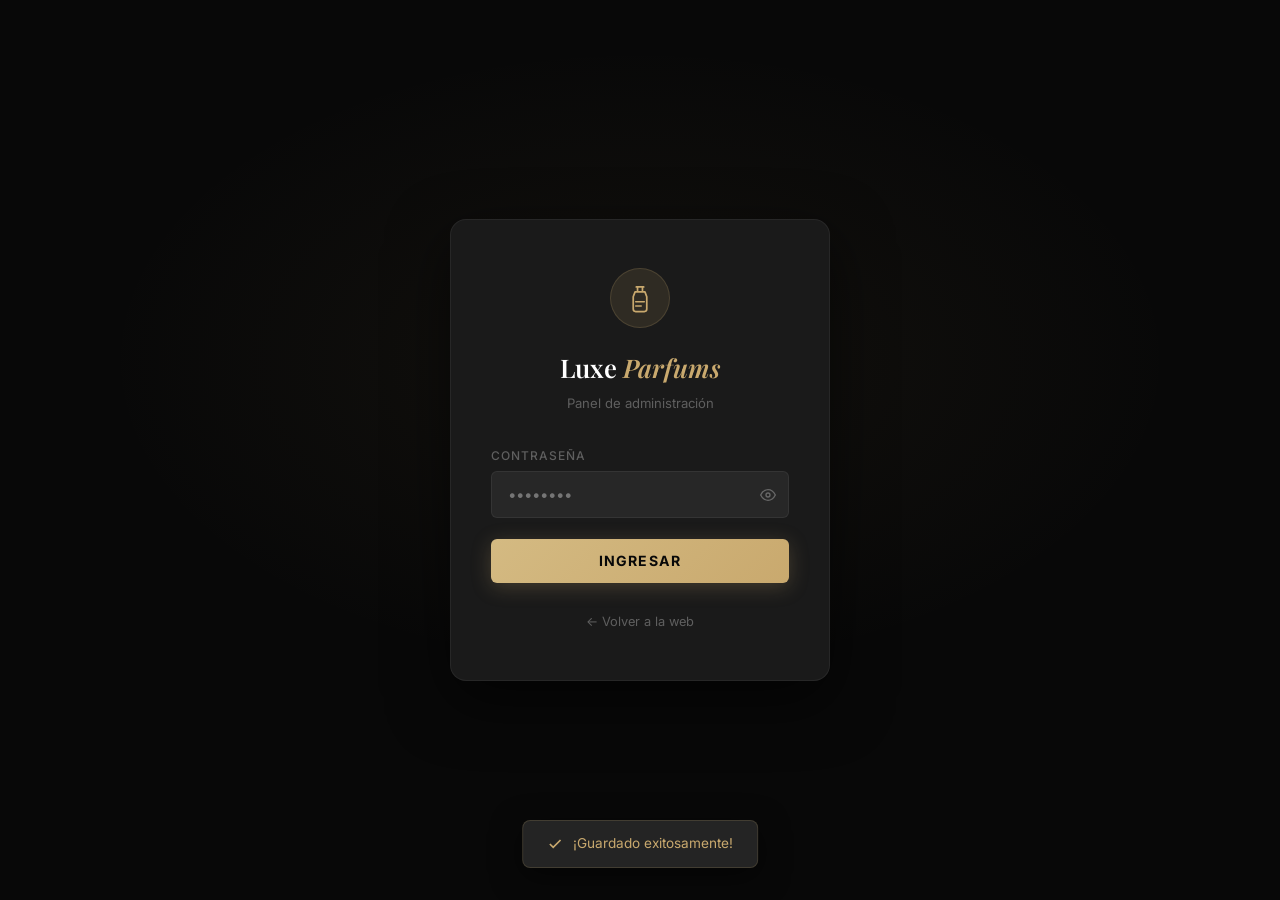
==== admin.html @ 46ed0513 "Initial commit — Bruma Fragancias Sitio web completo de perfumería de lujo con catálogo, carrito, pa" ====
<!DOCTYPE html>
<html lang="es">
<head>
  <meta charset="UTF-8" />
  <meta name="viewport" content="width=device-width, initial-scale=1.0" />
  <meta name="robots" content="noindex, nofollow" />
  <title>Admin — Luxe Parfums</title>
  <link rel="preconnect" href="https://fonts.googleapis.com" />
  <link rel="preconnect" href="https://fonts.gstatic.com" crossorigin />
  <link href="https://fonts.googleapis.com/css2?family=Playfair+Display:wght@400;600&family=Inter:wght@300;400;500;600&display=swap" rel="stylesheet" />
  <link rel="stylesheet" href="admin.css" />
</head>
<body>

  <!-- ==================== LOGIN ==================== -->
  <div class="login-screen" id="loginScreen">
    <div class="login-card">
      <div class="login-logo">
        <svg width="32" height="32" viewBox="0 0 26 26" fill="none">
          <path d="M10 4h6M11 4v3M15 4v3M9 8h8l1.5 4v10a2 2 0 01-2 2H9.5a2 2 0 01-2-2V12L9 8z" stroke="currentColor" stroke-width="1.4" stroke-linecap="round" stroke-linejoin="round"/>
          <path d="M9.5 16h7M9.5 19.5h4.5" stroke="currentColor" stroke-width="1.2" stroke-linecap="round"/>
        </svg>
      </div>
      <h1 class="login-title">Luxe <em>Parfums</em></h1>
      <p class="login-sub">Panel de administración</p>

      <div class="login-form">
        <div class="login-field">
          <label for="password">Contraseña</label>
          <div class="password-wrap">
            <input type="password" id="password" placeholder="••••••••" autocomplete="current-password" />
            <button type="button" class="toggle-pw" id="togglePassword" aria-label="Ver contraseña">
              <svg id="iconShow" width="16" height="16" viewBox="0 0 24 24" fill="none" stroke="currentColor" stroke-width="2"><path d="M1 12s4-8 11-8 11 8 11 8-4 8-11 8-11-8-11-8z"/><circle cx="12" cy="12" r="3"/></svg>
              <svg id="iconHide" width="16" height="16" viewBox="0 0 24 24" fill="none" stroke="currentColor" stroke-width="2" style="display:none"><path d="M17.94 17.94A10.07 10.07 0 0112 20c-7 0-11-8-11-8a18.45 18.45 0 015.06-5.94"/><path d="M9.9 4.24A9.12 9.12 0 0112 4c7 0 11 8 11 8a18.5 18.5 0 01-2.16 3.19"/><line x1="1" y1="1" x2="23" y2="23"/></svg>
            </button>
          </div>
        </div>
        <p class="login-error" id="loginError" style="display:none">Contraseña incorrecta</p>
        <button class="btn-ingresar" id="btnIngresar">Ingresar</button>
      </div>

      <a href="index.html" class="login-back">← Volver a la web</a>
    </div>
  </div>


  <!-- ==================== PANEL ADMIN ==================== -->
  <div class="admin-wrap" id="adminPanel" style="display:none">

    <!-- Sidebar -->
    <aside class="admin-sidebar" id="adminSidebar">
      <div class="sidebar-header">
        <div class="sidebar-logo">
          <svg width="22" height="22" viewBox="0 0 26 26" fill="none">
            <path d="M10 4h6M11 4v3M15 4v3M9 8h8l1.5 4v10a2 2 0 01-2 2H9.5a2 2 0 01-2-2V12L9 8z" stroke="currentColor" stroke-width="1.4" stroke-linecap="round" stroke-linejoin="round"/>
            <path d="M9.5 16h7M9.5 19.5h4.5" stroke="currentColor" stroke-width="1.2" stroke-linecap="round"/>
          </svg>
          <span>Luxe Parfums</span>
        </div>
        <button class="sidebar-close" id="sidebarClose" aria-label="Cerrar menú">✕</button>
      </div>

      <nav class="sidebar-nav">
        <button class="tab" data-tab="productos" aria-selected="true">
          <svg viewBox="0 0 24 24" fill="none" stroke="currentColor" stroke-width="1.8"><path d="M21 16V8a2 2 0 00-1-1.73l-7-4a2 2 0 00-2 0l-7 4A2 2 0 003 8v8a2 2 0 001 1.73l7 4a2 2 0 002 0l7-4A2 2 0 0021 16z"/></svg>
          Productos
        </button>
        <button class="tab" data-tab="imagenes">
          <svg viewBox="0 0 24 24" fill="none" stroke="currentColor" stroke-width="1.8"><rect x="3" y="3" width="18" height="18" rx="2"/><circle cx="8.5" cy="8.5" r="1.5"/><polyline points="21 15 16 10 5 21"/></svg>
          Imágenes de secciones
        </button>
        <button class="tab" data-tab="config">
          <svg viewBox="0 0 24 24" fill="none" stroke="currentColor" stroke-width="1.8"><circle cx="12" cy="12" r="3"/><path d="M19.07 4.93l-1.41 1.41M18.36 19.07l-1.41-1.41M4.93 19.07l1.41-1.41M5.64 4.93l1.41 1.41M21 12h-2M5 12H3M12 21v-2M12 5V3"/></svg>
          Configuración
        </button>
      </nav>

      <div class="sidebar-footer">
        <a href="index.html" class="sidebar-link" target="_blank">
          <svg viewBox="0 0 24 24" fill="none" stroke="currentColor" stroke-width="2" width="15" height="15"><path d="M18 13v6a2 2 0 01-2 2H5a2 2 0 01-2-2V8a2 2 0 012-2h6"/><polyline points="15 3 21 3 21 9"/><line x1="10" y1="14" x2="21" y2="3"/></svg>
          Ver web
        </a>
        <button class="btn-logout" id="btnLogout">
          <svg viewBox="0 0 24 24" fill="none" stroke="currentColor" stroke-width="2" width="15" height="15"><path d="M9 21H5a2 2 0 01-2-2V5a2 2 0 012-2h4"/><polyline points="16 17 21 12 16 7"/><line x1="21" y1="12" x2="9" y2="12"/></svg>
          Cerrar sesión
        </button>
      </div>
    </aside>

    <!-- Main content -->
    <main class="admin-main">

      <!-- Topbar -->
      <div class="admin-topbar">
        <button class="menu-toggle" id="menuToggle" aria-label="Menú">
          <svg viewBox="0 0 24 24" fill="none" stroke="currentColor" stroke-width="2" width="20" height="20"><line x1="3" y1="6" x2="21" y2="6"/><line x1="3" y1="12" x2="21" y2="12"/><line x1="3" y1="18" x2="21" y2="18"/></svg>
        </button>
        <h2 class="topbar-title" id="topbarTitle">Productos</h2>
        <button class="btn-guardar" id="btnGuardar">
          <svg viewBox="0 0 24 24" fill="none" stroke="currentColor" stroke-width="2" width="16" height="16"><path d="M19 21H5a2 2 0 01-2-2V5a2 2 0 012-2h11l5 5v11a2 2 0 01-2 2z"/><polyline points="17 21 17 13 7 13 7 21"/><polyline points="7 3 7 8 15 8"/></svg>
          Guardar cambios
        </button>
      </div>

      <!-- ── TAB: PRODUCTOS ── -->
      <section class="tab-content active" id="tab-productos">
        <div id="productosAdmin"></div>
      </section>

      <!-- ── TAB: IMÁGENES ── -->
      <section class="tab-content" id="tab-imagenes">
        <div class="section-intro">
          <h3>Imágenes de secciones</h3>
          <p>Cargá imágenes personalizadas para cada sección de la web. Formato recomendado: JPG o WebP, máximo 3MB.</p>
        </div>
        <div class="admin-cards-grid" id="imagenesGrid"></div>
      </section>

      <!-- ── TAB: CONFIGURACIÓN ── -->
      <section class="tab-content" id="tab-config">
        <div class="section-intro">
          <h3>Configuración general</h3>
          <p>Estos datos se usan en toda la web automáticamente. Guardá los cambios cuando termines.</p>
        </div>

        <div class="config-grid">
          <div class="config-card">
            <h4>WhatsApp</h4>
            <div class="admin-field">
              <label>Número (con código de país, sin + ni espacios)</label>
              <input type="text" id="cfgWhatsapp" placeholder="Ej: 5491155667788" />
              <small>Para Argentina: 549 + código de área + número (sin el 0 ni el 15)</small>
            </div>
          </div>
          <div class="config-card">
            <h4>Email de contacto</h4>
            <div class="admin-field">
              <input type="email" id="cfgEmail" placeholder="info@perfumeria.com.ar" />
            </div>
          </div>
          <div class="config-card">
            <h4>Dirección / Ubicación</h4>
            <div class="admin-field">
              <input type="text" id="cfgDireccion" placeholder="Ej: Buenos Aires, Argentina" />
            </div>
          </div>
          <div class="config-card">
            <h4>Instagram</h4>
            <div class="admin-field">
              <input type="url" id="cfgInstagram" placeholder="https://www.instagram.com/tuperfumeria" />
            </div>
          </div>
          <div class="config-card">
            <h4>TikTok</h4>
            <div class="admin-field">
              <input type="url" id="cfgTiktok" placeholder="https://www.tiktok.com/@tuperfumeria" />
            </div>
          </div>
          <div class="config-card config-card--full">
            <h4>Cambiar contraseña admin</h4>
            <div class="admin-field">
              <label>Nueva contraseña (mínimo 6 caracteres)</label>
              <input type="password" id="cfgPassword" placeholder="Nueva contraseña" autocomplete="new-password" />
            </div>
            <button class="btn-cfg-pw" id="btnCfgPassword">Cambiar contraseña</button>
          </div>
        </div>
      </section>

    </main>
  </div>

  <!-- Toast -->
  <div class="toast" id="toast" hidden>
    <svg viewBox="0 0 24 24" fill="none" stroke="currentColor" stroke-width="2.5" width="16" height="16"><polyline points="20 6 9 17 4 12"/></svg>
    ¡Guardado exitosamente!
  </div>

  <script src="admin.js"></script>
</body>
</html>
---- admin.css ----
/* ============================================================
   Luxe Parfums — admin.css
   Dashboard oscuro y premium
   ============================================================ */

:root {
  --noir:        #080808;
  --noir-1:      #0f0f0f;
  --noir-2:      #1a1a1a;
  --noir-3:      #242424;
  --noir-4:      #2e2e2e;
  --gold:        #c9a96e;
  --gold-bright: #d4ba82;
  --gold-dim:    #8a6f45;
  --gold-glow:   rgba(201,169,110,0.12);
  --white:       #ffffff;
  --white-80:    rgba(255,255,255,0.80);
  --white-60:    rgba(255,255,255,0.60);
  --white-30:    rgba(255,255,255,0.30);
  --white-10:    rgba(255,255,255,0.06);
  --border:      rgba(201,169,110,0.18);
  --border-s:    rgba(255,255,255,0.06);
  --green:       #4caf50;
  --red:         #e05a4a;
  --font-serif:  'Playfair Display', Georgia, serif;
  --font-sans:   'Inter', system-ui, sans-serif;
  --ease:        cubic-bezier(0.25, 0.46, 0.45, 0.94);
  --dur:         0.3s;
  --radius:      10px;
  --radius-sm:   6px;
  --sidebar-w:   240px;
}

*, *::before, *::after { box-sizing: border-box; margin: 0; padding: 0; }
html { -webkit-font-smoothing: antialiased; }
body {
  background: var(--noir);
  color: var(--white-80);
  font-family: var(--font-sans);
  font-size: 0.9rem;
  line-height: 1.6;
}
button { font-family: inherit; cursor: pointer; border: none; background: none; }
input, select, textarea { font-family: inherit; }
a { color: inherit; text-decoration: none; }
img { display: block; max-width: 100%; }

/* ── LOGIN ────────────────────────────────────────────────── */
.login-screen {
  min-height: 100vh;
  display: flex;
  align-items: center;
  justify-content: center;
  padding: 2rem;
  background: var(--noir);
  background-image: radial-gradient(ellipse 60% 50% at 50% 40%, rgba(201,169,110,0.06) 0%, transparent 70%);
}
.login-card {
  background: var(--noir-2);
  border: 1px solid var(--border-s);
  border-radius: 16px;
  padding: 3rem 2.5rem;
  width: 100%;
  max-width: 380px;
  text-align: center;
  box-shadow: 0 20px 60px rgba(0,0,0,0.6);
}
.login-logo {
  display: inline-flex;
  align-items: center;
  justify-content: center;
  width: 60px; height: 60px;
  border-radius: 50%;
  background: var(--gold-glow);
  border: 1px solid var(--border);
  color: var(--gold);
  margin-bottom: 1.2rem;
}
.login-title {
  font-family: var(--font-serif);
  font-size: 1.6rem;
  font-weight: 600;
  color: var(--white);
  margin-bottom: 0.3rem;
}
.login-title em { color: var(--gold); font-style: italic; }
.login-sub { font-size: 0.82rem; color: var(--white-30); margin-bottom: 2rem; }
.login-form { display: flex; flex-direction: column; gap: 0.9rem; }
.login-field { text-align: left; }
.login-field label {
  display: block;
  font-size: 0.75rem;
  font-weight: 500;
  letter-spacing: 0.08em;
  text-transform: uppercase;
  color: var(--white-30);
  margin-bottom: 0.4rem;
}
.password-wrap { position: relative; }
.password-wrap input {
  width: 100%;
  padding: 0.8rem 2.8rem 0.8rem 1rem;
  background: var(--white-10);
  border: 1px solid var(--border-s);
  border-radius: var(--radius-sm);
  color: var(--white);
  font-size: 0.95rem;
  outline: none;
  transition: border-color var(--dur);
}
.password-wrap input:focus { border-color: var(--gold); }
.toggle-pw {
  position: absolute;
  right: 0.8rem;
  top: 50%;
  transform: translateY(-50%);
  color: var(--white-30);
  transition: color var(--dur);
  display: flex;
  align-items: center;
}
.toggle-pw:hover { color: var(--white-80); }
.login-error {
  font-size: 0.78rem;
  color: var(--red);
  text-align: center;
}
.btn-ingresar {
  width: 100%;
  padding: 0.85rem;
  background: linear-gradient(135deg, var(--gold-bright) 0%, var(--gold) 100%);
  color: var(--noir);
  border: none;
  border-radius: var(--radius-sm);
  font-size: 0.88rem;
  font-weight: 700;
  letter-spacing: 0.08em;
  text-transform: uppercase;
  cursor: pointer;
  transition: opacity var(--dur), transform var(--dur) var(--ease), box-shadow var(--dur);
  box-shadow: 0 4px 20px rgba(201,169,110,0.25);
  margin-top: 0.4rem;
}
.btn-ingresar:hover { opacity: 0.9; transform: translateY(-1px); box-shadow: 0 6px 28px rgba(201,169,110,0.35); }
.login-back {
  display: inline-block;
  margin-top: 1.8rem;
  font-size: 0.8rem;
  color: var(--white-30);
  transition: color var(--dur);
}
.login-back:hover { color: var(--white-60); }

/* ── LAYOUT ───────────────────────────────────────────────── */
.admin-wrap {
  display: flex;
  min-height: 100vh;
}

/* Sidebar */
.admin-sidebar {
  width: var(--sidebar-w);
  background: var(--noir-1);
  border-right: 1px solid var(--border-s);
  display: flex;
  flex-direction: column;
  position: fixed;
  top: 0; left: 0; bottom: 0;
  z-index: 200;
  transition: transform 0.35s var(--ease);
}
.sidebar-header {
  padding: 1.4rem 1.2rem 1rem;
  border-bottom: 1px solid var(--border-s);
  display: flex;
  align-items: center;
  justify-content: space-between;
}
.sidebar-logo {
  display: flex;
  align-items: center;
  gap: 0.6rem;
  color: var(--gold);
  font-family: var(--font-serif);
  font-size: 0.95rem;
  font-weight: 600;
}
.sidebar-close { display: none; color: var(--white-30); font-size: 1.1rem; padding: 0.2rem; }
.sidebar-close:hover { color: var(--white); }

.sidebar-nav { flex: 1; padding: 1rem 0.75rem; display: flex; flex-direction: column; gap: 0.25rem; }
.tab {
  display: flex;
  align-items: center;
  gap: 0.7rem;
  width: 100%;
  padding: 0.7rem 0.9rem;
  border-radius: var(--radius-sm);
  font-size: 0.85rem;
  color: var(--white-60);
  transition: background var(--dur), color var(--dur);
  text-align: left;
  cursor: pointer;
}
.tab svg { width: 16px; height: 16px; flex-shrink: 0; }
.tab:hover { background: var(--white-10); color: var(--white-80); }
.tab.active { background: var(--gold-glow); color: var(--gold); border: 1px solid var(--border); }

.sidebar-footer {
  padding: 1rem 0.75rem;
  border-top: 1px solid var(--border-s);
  display: flex;
  flex-direction: column;
  gap: 0.3rem;
}
.sidebar-link {
  display: flex;
  align-items: center;
  gap: 0.6rem;
  padding: 0.6rem 0.9rem;
  border-radius: var(--radius-sm);
  font-size: 0.82rem;
  color: var(--white-30);
  transition: color var(--dur), background var(--dur);
}
.sidebar-link:hover { color: var(--white-80); background: var(--white-10); }
.btn-logout {
  display: flex;
  align-items: center;
  gap: 0.6rem;
  width: 100%;
  padding: 0.6rem 0.9rem;
  border-radius: var(--radius-sm);
  font-size: 0.82rem;
  color: var(--white-30);
  transition: color var(--dur), background var(--dur);
  text-align: left;
  cursor: pointer;
}
.btn-logout:hover { color: var(--red); background: rgba(224,90,74,0.08); }

/* Main */
.admin-main {
  margin-left: var(--sidebar-w);
  flex: 1;
  display: flex;
  flex-direction: column;
  min-height: 100vh;
  background: var(--noir);
}

/* Topbar */
.admin-topbar {
  display: flex;
  align-items: center;
  gap: 1rem;
  padding: 1rem 1.8rem;
  background: var(--noir-1);
  border-bottom: 1px solid var(--border-s);
  position: sticky;
  top: 0;
  z-index: 100;
}
.menu-toggle { display: none; color: var(--white-60); }
.menu-toggle:hover { color: var(--white); }
.topbar-title {
  flex: 1;
  font-family: var(--font-serif);
  font-size: 1.1rem;
  font-weight: 600;
  color: var(--white);
}
.btn-guardar {
  display: flex;
  align-items: center;
  gap: 0.5rem;
  padding: 0.65rem 1.4rem;
  background: linear-gradient(135deg, var(--gold-bright) 0%, var(--gold) 100%);
  color: var(--noir);
  border: none;
  border-radius: var(--radius-sm);
  font-size: 0.82rem;
  font-weight: 700;
  letter-spacing: 0.06em;
  cursor: pointer;
  transition: opacity var(--dur), box-shadow var(--dur), transform var(--dur) var(--ease);
  box-shadow: 0 3px 14px rgba(201,169,110,0.2);
  white-space: nowrap;
}
.btn-guardar:hover { opacity: 0.9; box-shadow: 0 5px 20px rgba(201,169,110,0.3); transform: translateY(-1px); }

/* Tab content */
.tab-content { display: none; padding: 1.8rem; }
.tab-content.active { display: block; }

/* ── PRODUCTOS ADMIN ──────────────────────────────────────── */
.prod-admin-topbar {
  display: flex;
  align-items: center;
  gap: 1rem;
  margin-bottom: 1.5rem;
  flex-wrap: wrap;
}
.btn-add-prod {
  display: flex;
  align-items: center;
  gap: 0.4rem;
  padding: 0.7rem 1.4rem;
  background: var(--gold-glow);
  border: 1px solid var(--border);
  border-radius: var(--radius-sm);
  color: var(--gold);
  font-size: 0.85rem;
  font-weight: 600;
  letter-spacing: 0.05em;
  cursor: pointer;
  transition: all var(--dur) var(--ease);
}
.btn-add-prod:hover {
  background: linear-gradient(135deg, var(--gold-bright) 0%, var(--gold) 100%);
  border-color: var(--gold);
  color: var(--noir);
}

/* Product form */
.prod-form {
  background: var(--noir-2);
  border: 1px solid var(--border);
  border-radius: var(--radius);
  padding: 1.5rem;
  margin-bottom: 1.5rem;
  animation: slideDown 0.3s var(--ease);
}
@keyframes slideDown {
  from { opacity: 0; transform: translateY(-12px); }
  to   { opacity: 1; transform: translateY(0); }
}
.prod-form-title {
  font-size: 0.85rem;
  font-weight: 600;
  color: var(--gold);
  letter-spacing: 0.08em;
  text-transform: uppercase;
  margin-bottom: 1.2rem;
  padding-bottom: 0.8rem;
  border-bottom: 1px solid var(--border-s);
}
.prod-form-grid {
  display: grid;
  grid-template-columns: 1fr 1fr;
  gap: 1rem;
}
.prod-form-desc  { grid-column: 1 / -1; }
.prod-form-img   { grid-column: 1 / -1; }

.prod-form-btns {
  display: flex;
  gap: 0.6rem;
  margin-top: 1.2rem;
  padding-top: 1rem;
  border-top: 1px solid var(--border-s);
}
.prod-form-error {
  margin-top: 0.6rem;
  font-size: 0.78rem;
  color: var(--red);
}

.btn-primary-sm {
  padding: 0.6rem 1.4rem;
  background: linear-gradient(135deg, var(--gold-bright) 0%, var(--gold) 100%);
  color: var(--noir);
  border: none;
  border-radius: var(--radius-sm);
  font-size: 0.82rem;
  font-weight: 700;
  cursor: pointer;
  transition: opacity var(--dur);
}
.btn-primary-sm:hover { opacity: 0.88; }
.btn-ghost-sm {
  padding: 0.6rem 1.2rem;
  background: transparent;
  color: var(--white-60);
  border: 1px solid var(--border-s);
  border-radius: var(--radius-sm);
  font-size: 0.82rem;
  cursor: pointer;
  transition: all var(--dur);
}
.btn-ghost-sm:hover { border-color: var(--border); color: var(--white-80); }

/* Product list */
.prod-admin-list { display: flex; flex-direction: column; gap: 0.6rem; }
.prod-admin-empty {
  padding: 3rem;
  text-align: center;
  color: var(--white-30);
  font-size: 0.9rem;
  background: var(--white-10);
  border: 1px dashed var(--border-s);
  border-radius: var(--radius);
}
.prod-admin-row {
  display: flex;
  align-items: center;
  gap: 1rem;
  padding: 1rem;
  background: var(--noir-2);
  border: 1px solid var(--border-s);
  border-radius: var(--radius-sm);
  transition: border-color var(--dur);
}
.prod-admin-row:hover { border-color: var(--border); }
.prod-admin-thumb {
  width: 52px; height: 52px;
  border-radius: var(--radius-sm);
  object-fit: cover;
  border: 1px solid var(--border-s);
  flex-shrink: 0;
}
.prod-admin-thumb--empty {
  background: var(--white-10);
  display: flex;
  align-items: center;
  justify-content: center;
}
.prod-admin-info {
  flex: 1;
  min-width: 0;
  display: flex;
  flex-direction: column;
  gap: 0.2rem;
}
.prod-admin-info strong {
  font-size: 0.9rem;
  color: var(--white);
  white-space: nowrap;
  overflow: hidden;
  text-overflow: ellipsis;
}
.prod-admin-cat-tag {
  display: inline-block;
  font-size: 0.65rem;
  font-weight: 600;
  text-transform: uppercase;
  letter-spacing: 0.1em;
  color: var(--gold);
  background: var(--gold-glow);
  border: 1px solid var(--border);
  border-radius: 4px;
  padding: 0.1rem 0.4rem;
  width: fit-content;
}
.prod-admin-info span {
  font-size: 0.8rem;
  color: var(--white-60);
}
.prod-admin-info small {
  font-size: 0.75rem;
  color: var(--white-30);
  white-space: nowrap;
  overflow: hidden;
  text-overflow: ellipsis;
}
.prod-admin-actions {
  display: flex;
  gap: 0.4rem;
  flex-shrink: 0;
}
.btn-edit-prod {
  padding: 0.4rem 0.9rem;
  background: var(--white-10);
  border: 1px solid var(--border-s);
  border-radius: var(--radius-sm);
  color: var(--white-60);
  font-size: 0.78rem;
  cursor: pointer;
  transition: all var(--dur);
}
.btn-edit-prod:hover { border-color: var(--gold); color: var(--gold); background: var(--gold-glow); }
.btn-del-prod {
  padding: 0.4rem 0.8rem;
  background: transparent;
  border: 1px solid transparent;
  border-radius: var(--radius-sm);
  color: var(--white-30);
  font-size: 0.78rem;
  cursor: pointer;
  transition: all var(--dur);
}
.btn-del-prod:hover { border-color: rgba(224,90,74,0.35); color: var(--red); background: rgba(224,90,74,0.08); }

/* Preview image in form */
.pf-preview {
  width: 80px; height: 80px;
  border-radius: var(--radius-sm);
  object-fit: cover;
  border: 1px solid var(--border-s);
  margin-top: 0.5rem;
}

/* ── ADMIN FIELDS ─────────────────────────────────────────── */
.admin-field {
  display: flex;
  flex-direction: column;
  gap: 0.4rem;
}
.admin-field label {
  font-size: 0.72rem;
  font-weight: 500;
  letter-spacing: 0.08em;
  text-transform: uppercase;
  color: var(--white-30);
}
.admin-field small {
  font-size: 0.72rem;
  color: var(--white-30);
  margin-top: 0.15rem;
}
.admin-field input,
.admin-field select,
.admin-field textarea {
  background: var(--white-10);
  border: 1px solid var(--border-s);
  border-radius: var(--radius-sm);
  padding: 0.7rem 0.9rem;
  color: var(--white);
  font-size: 0.88rem;
  outline: none;
  transition: border-color var(--dur), background var(--dur);
  resize: vertical;
}
.admin-field input::placeholder,
.admin-field textarea::placeholder { color: var(--white-30); }
.admin-field input:focus,
.admin-field select:focus,
.admin-field textarea:focus { border-color: var(--gold); background: rgba(255,255,255,0.05); }
.admin-field input[type="file"] {
  padding: 0.5rem 0.6rem;
  cursor: pointer;
  font-size: 0.8rem;
  color: var(--white-60);
}
.admin-field select {
  background-color: var(--noir-2);
  appearance: none;
  -webkit-appearance: none;
  background-image: url("data:image/svg+xml,%3Csvg xmlns='http://www.w3.org/2000/svg' width='10' height='6' fill='none'%3E%3Cpath d='M1 1l4 4 4-4' stroke='%23c9a96e' stroke-width='1.4' stroke-linecap='round' stroke-linejoin='round'/%3E%3C/svg%3E");
  background-repeat: no-repeat;
  background-position: right 0.8rem center;
  padding-right: 2rem;
  cursor: pointer;
}
.admin-field select option { background: var(--noir-2); }

/* ── SECCIONES (imágenes) ──────────────────────────────────── */
.section-intro { margin-bottom: 1.5rem; }
.section-intro h3 {
  font-family: var(--font-serif);
  font-size: 1.05rem;
  font-weight: 600;
  color: var(--white);
  margin-bottom: 0.4rem;
}
.section-intro p { font-size: 0.82rem; color: var(--white-60); }

.admin-cards-grid {
  display: grid;
  grid-template-columns: repeat(auto-fill, minmax(280px, 1fr));
  gap: 1.2rem;
}
.admin-card {
  background: var(--noir-2);
  border: 1px solid var(--border-s);
  border-radius: var(--radius);
  overflow: hidden;
  transition: border-color var(--dur);
}
.admin-card:hover { border-color: var(--border); }
.admin-card-preview {
  aspect-ratio: 16/9;
  background: var(--noir-3);
  overflow: hidden;
  position: relative;
}
.admin-card-preview img {
  width: 100%; height: 100%;
  object-fit: cover;
}
.admin-card-preview .no-img {
  position: absolute;
  inset: 0;
  display: flex;
  align-items: center;
  justify-content: center;
  color: var(--white-30);
  font-size: 0.8rem;
  letter-spacing: 0.08em;
}
.admin-card-body { padding: 1.2rem; display: flex; flex-direction: column; gap: 0.8rem; }
.admin-card-title {
  font-size: 0.82rem;
  font-weight: 600;
  color: var(--white-80);
  letter-spacing: 0.06em;
  text-transform: uppercase;
}
.btn-remove {
  padding: 0.4rem 0.8rem;
  background: transparent;
  border: 1px solid var(--border-s);
  border-radius: var(--radius-sm);
  color: var(--white-30);
  font-size: 0.75rem;
  cursor: pointer;
  margin-top: 0.3rem;
  transition: all var(--dur);
  width: fit-content;
}
.btn-remove:hover { border-color: rgba(224,90,74,0.35); color: var(--red); }

/* ── CONFIG ───────────────────────────────────────────────── */
.config-grid {
  display: grid;
  grid-template-columns: repeat(auto-fill, minmax(300px, 1fr));
  gap: 1.2rem;
}
.config-card {
  background: var(--noir-2);
  border: 1px solid var(--border-s);
  border-radius: var(--radius);
  padding: 1.4rem;
  display: flex;
  flex-direction: column;
  gap: 0.8rem;
}
.config-card--full { grid-column: 1 / -1; }
.config-card h4 {
  font-size: 0.78rem;
  font-weight: 600;
  letter-spacing: 0.1em;
  text-transform: uppercase;
  color: var(--gold);
  padding-bottom: 0.7rem;
  border-bottom: 1px solid var(--border-s);
}
.btn-cfg-pw {
  padding: 0.55rem 1.2rem;
  background: var(--gold-glow);
  border: 1px solid var(--border);
  border-radius: var(--radius-sm);
  color: var(--gold);
  font-size: 0.8rem;
  font-weight: 600;
  cursor: pointer;
  width: fit-content;
  transition: all var(--dur);
}
.btn-cfg-pw:hover { background: var(--gold); color: var(--noir); }

/* ── TOAST ────────────────────────────────────────────────── */
.toast {
  position: fixed;
  bottom: 2rem;
  left: 50%;
  transform: translateX(-50%);
  background: var(--noir-3);
  border: 1px solid var(--border);
  border-radius: 8px;
  padding: 0.75rem 1.5rem;
  font-size: 0.85rem;
  color: var(--gold);
  display: flex;
  align-items: center;
  gap: 0.6rem;
  box-shadow: 0 8px 30px rgba(0,0,0,0.5);
  z-index: 9999;
  animation: toastIn 0.3s var(--ease);
}
@keyframes toastIn {
  from { opacity: 0; transform: translateX(-50%) translateY(12px); }
  to   { opacity: 1; transform: translateX(-50%) translateY(0); }
}

/* ── RESPONSIVE ───────────────────────────────────────────── */
@media (max-width: 768px) {
  .admin-sidebar {
    transform: translateX(-100%);
  }
  .admin-sidebar.open {
    transform: translateX(0);
    box-shadow: 8px 0 30px rgba(0,0,0,0.5);
  }
  .sidebar-close { display: block; }
  .admin-main { margin-left: 0; }
  .menu-toggle { display: flex; }

  .prod-form-grid { grid-template-columns: 1fr; }
  .config-grid { grid-template-columns: 1fr; }
  .config-card--full { grid-column: 1; }
  .tab-content { padding: 1.2rem; }
}

@media (max-width: 480px) {
  .prod-admin-row { flex-wrap: wrap; }
  .prod-admin-actions { width: 100%; justify-content: flex-end; }
  .admin-cards-grid { grid-template-columns: 1fr; }
}
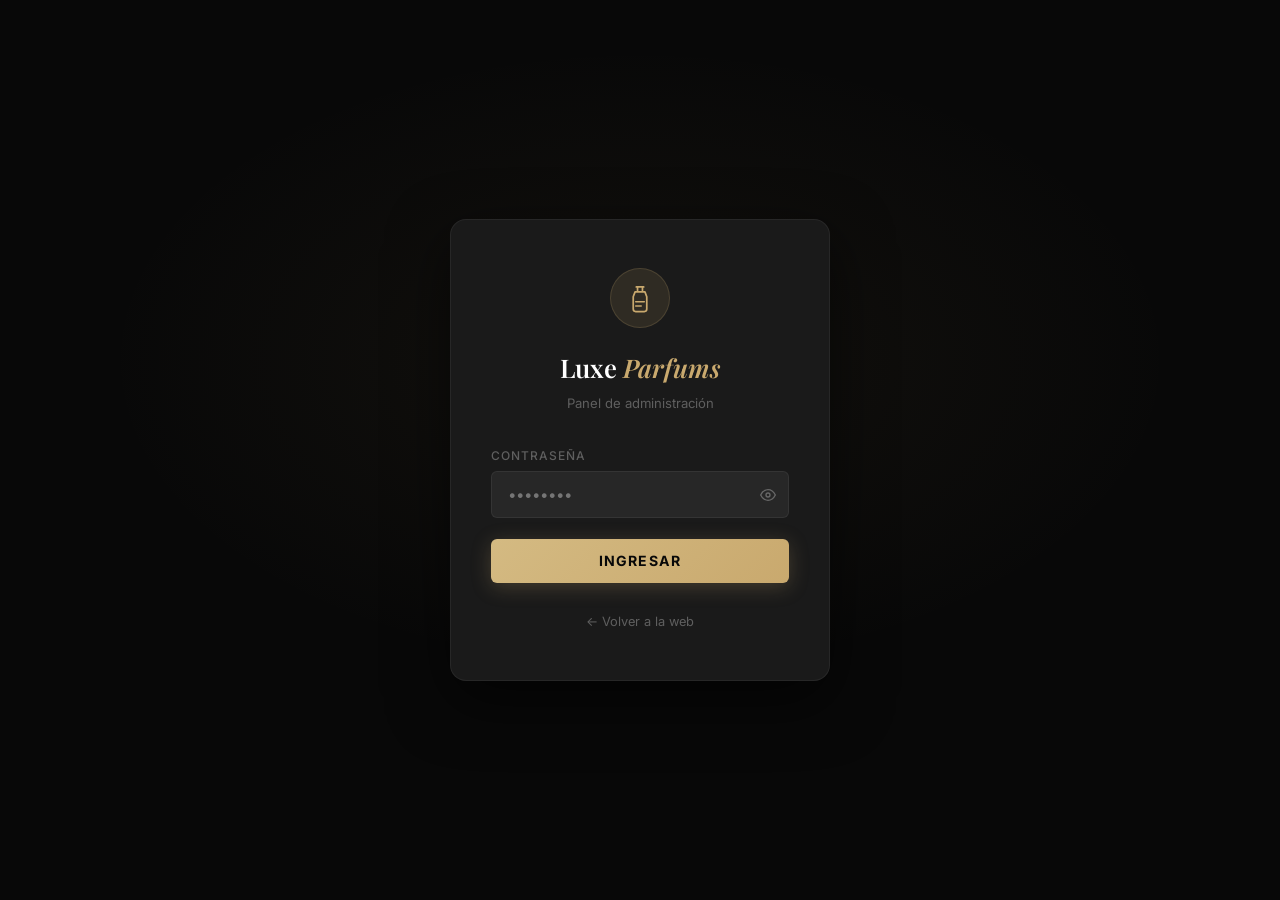
==== commit 8bbf13fe: "Backend real en PHP para productos, fotos, consultas y ajustes Hasta ahora todo (productos con sus f" ====
--- a/admin.html
+++ b/admin.html
@@ -65,9 +65,9 @@
           <svg viewBox="0 0 24 24" fill="none" stroke="currentColor" stroke-width="1.8"><path d="M21 16V8a2 2 0 00-1-1.73l-7-4a2 2 0 00-2 0l-7 4A2 2 0 003 8v8a2 2 0 001 1.73l7 4a2 2 0 002 0l7-4A2 2 0 0021 16z"/></svg>
           Productos
         </button>
-        <button class="tab" data-tab="imagenes">
-          <svg viewBox="0 0 24 24" fill="none" stroke="currentColor" stroke-width="1.8"><rect x="3" y="3" width="18" height="18" rx="2"/><circle cx="8.5" cy="8.5" r="1.5"/><polyline points="21 15 16 10 5 21"/></svg>
-          Imágenes de secciones
+        <button class="tab" data-tab="consultas">
+          <svg viewBox="0 0 24 24" fill="none" stroke="currentColor" stroke-width="1.8"><path d="M21 15a2 2 0 01-2 2H7l-4 4V5a2 2 0 012-2h14a2 2 0 012 2z"/></svg>
+          Consultas <span class="tab-badge" id="consultasBadge" style="display:none"></span>
         </button>
         <button class="tab" data-tab="config">
           <svg viewBox="0 0 24 24" fill="none" stroke="currentColor" stroke-width="1.8"><circle cx="12" cy="12" r="3"/><path d="M19.07 4.93l-1.41 1.41M18.36 19.07l-1.41-1.41M4.93 19.07l1.41-1.41M5.64 4.93l1.41 1.41M21 12h-2M5 12H3M12 21v-2M12 5V3"/></svg>
@@ -107,13 +107,9 @@
         <div id="productosAdmin"></div>
       </section>
 
-      <!-- ── TAB: IMÁGENES ── -->
-      <section class="tab-content" id="tab-imagenes">
-        <div class="section-intro">
-          <h3>Imágenes de secciones</h3>
-          <p>Cargá imágenes personalizadas para cada sección de la web. Formato recomendado: JPG o WebP, máximo 3MB.</p>
-        </div>
-        <div class="admin-cards-grid" id="imagenesGrid"></div>
+      <!-- ── TAB: CONSULTAS ── -->
+      <section class="tab-content" id="tab-consultas">
+        <div id="consultasAdmin"></div>
       </section>
 
       <!-- ── TAB: CONFIGURACIÓN ── -->
@@ -150,12 +146,6 @@
               <input type="url" id="cfgInstagram" placeholder="https://www.instagram.com/tuperfumeria" />
             </div>
           </div>
-          <div class="config-card">
-            <h4>TikTok</h4>
-            <div class="admin-field">
-              <input type="url" id="cfgTiktok" placeholder="https://www.tiktok.com/@tuperfumeria" />
-            </div>
-          </div>
           <div class="config-card config-card--full">
             <h4>Cambiar contraseña admin</h4>
             <div class="admin-field">
@@ -163,6 +153,15 @@
               <input type="password" id="cfgPassword" placeholder="Nueva contraseña" autocomplete="new-password" />
             </div>
             <button class="btn-cfg-pw" id="btnCfgPassword">Cambiar contraseña</button>
+          </div>
+          <div class="config-card config-card--full" id="migracionCard" hidden>
+            <h4>Migrar datos de este navegador</h4>
+            <p style="font-size:0.85rem;color:var(--white-60);margin-bottom:0.8rem">
+              Detectamos <strong id="migracionCantidad">0</strong> productos cargados antes de tener servidor propio,
+              guardados solo en este navegador. Migralos una vez para que queden guardados en el servidor y se vean
+              para todos los visitantes.
+            </p>
+            <button class="btn-cfg-pw" id="btnMigrar">Migrar ahora</button>
           </div>
         </div>
       </section>
--- a/admin.css
+++ b/admin.css
@@ -518,6 +518,28 @@
   color: var(--white-30);
   margin-top: 0.15rem;
 }
+.pf-checks {
+  display: flex;
+  gap: 1rem;
+  align-items: center;
+  padding: 0.5rem 0;
+}
+.pf-check-label {
+  display: flex;
+  align-items: center;
+  gap: 0.4rem;
+  font-size: 0.88rem;
+  color: var(--white-80);
+  cursor: pointer;
+  text-transform: none;
+  letter-spacing: 0;
+}
+.pf-check-label input[type="checkbox"] {
+  accent-color: var(--gold);
+  width: 15px;
+  height: 15px;
+  cursor: pointer;
+}
 .admin-field input,
 .admin-field select,
 .admin-field textarea {
@@ -636,6 +658,7 @@
   gap: 0.8rem;
 }
 .config-card--full { grid-column: 1 / -1; }
+.config-card[hidden] { display: none; }
 .config-card h4 {
   font-size: 0.78rem;
   font-weight: 600;
@@ -678,6 +701,7 @@
   z-index: 9999;
   animation: toastIn 0.3s var(--ease);
 }
+.toast[hidden] { display: none; }
 @keyframes toastIn {
   from { opacity: 0; transform: translateX(-50%) translateY(12px); }
   to   { opacity: 1; transform: translateX(-50%) translateY(0); }
@@ -707,3 +731,94 @@
   .prod-admin-actions { width: 100%; justify-content: flex-end; }
   .admin-cards-grid { grid-template-columns: 1fr; }
 }
+
+/* ============================================================
+   CONSULTAS
+   ============================================================ */
+.tab-badge {
+  display: inline-block;
+  background: var(--gold);
+  color: var(--noir);
+  font-size: 0.62rem;
+  font-weight: 700;
+  border-radius: 999px;
+  padding: 1px 6px;
+  margin-left: 6px;
+  vertical-align: middle;
+}
+.consultas-list {
+  display: flex;
+  flex-direction: column;
+  gap: 0.75rem;
+  padding: 1rem 0;
+}
+.consulta-row {
+  background: var(--white-10);
+  border: 1px solid var(--border-s);
+  border-radius: var(--radius);
+  padding: 1.2rem 1.4rem;
+  display: flex;
+  flex-direction: column;
+  gap: 0.75rem;
+}
+.consulta-row--nueva {
+  border-color: rgba(201,169,110,0.45);
+  background: rgba(201,169,110,0.06);
+}
+.consulta-header {
+  display: flex;
+  justify-content: space-between;
+  align-items: flex-start;
+  gap: 1rem;
+  flex-wrap: wrap;
+}
+.consulta-info {
+  display: flex;
+  flex-direction: column;
+  gap: 0.2rem;
+}
+.consulta-info strong {
+  font-size: 0.92rem;
+  color: var(--white);
+}
+.consulta-info span {
+  font-size: 0.78rem;
+  color: var(--white-60);
+}
+.consulta-meta {
+  display: flex;
+  align-items: center;
+  gap: 0.6rem;
+  flex-shrink: 0;
+}
+.consulta-badge-nueva {
+  font-size: 0.62rem;
+  font-weight: 600;
+  background: var(--gold);
+  color: var(--noir);
+  padding: 2px 8px;
+  border-radius: 999px;
+  text-transform: uppercase;
+  letter-spacing: 0.08em;
+}
+.consulta-fecha {
+  font-size: 0.75rem;
+  color: var(--white-30);
+}
+.consulta-btn-borrar {
+  background: none;
+  border: none;
+  color: var(--white-30);
+  cursor: pointer;
+  font-size: 0.8rem;
+  padding: 2px 4px;
+  transition: color var(--dur);
+}
+.consulta-btn-borrar:hover { color: #e05555; }
+.consulta-mensaje {
+  font-size: 0.88rem;
+  color: var(--white-80);
+  line-height: 1.6;
+  margin: 0;
+  white-space: pre-wrap;
+}
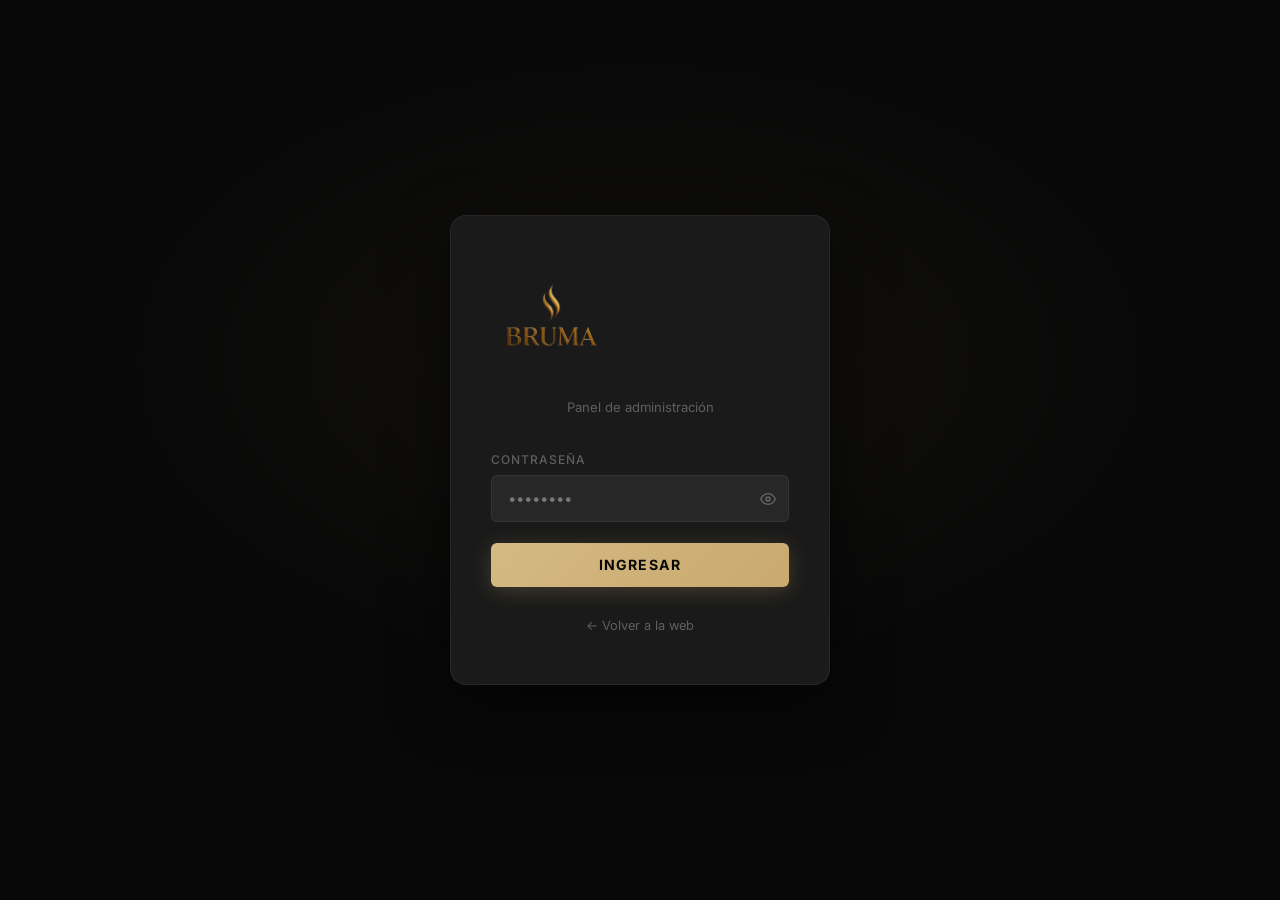
==== commit 9f8c0435: "Reemplaza el branding viejo (Luxe Parfums) por el logo de Bruma en el panel admin El login y el side" ====
--- a/admin.html
+++ b/admin.html
@@ -4,24 +4,18 @@
   <meta charset="UTF-8" />
   <meta name="viewport" content="width=device-width, initial-scale=1.0" />
   <meta name="robots" content="noindex, nofollow" />
-  <title>Admin — Luxe Parfums</title>
+  <title>Admin — Bruma</title>
   <link rel="preconnect" href="https://fonts.googleapis.com" />
   <link rel="preconnect" href="https://fonts.gstatic.com" crossorigin />
   <link href="https://fonts.googleapis.com/css2?family=Playfair+Display:wght@400;600&family=Inter:wght@300;400;500;600&display=swap" rel="stylesheet" />
-  <link rel="stylesheet" href="admin.css" />
+  <link rel="stylesheet" href="admin.css?v=20260711" />
 </head>
 <body>
 
   <!-- ==================== LOGIN ==================== -->
   <div class="login-screen" id="loginScreen">
     <div class="login-card">
-      <div class="login-logo">
-        <svg width="32" height="32" viewBox="0 0 26 26" fill="none">
-          <path d="M10 4h6M11 4v3M15 4v3M9 8h8l1.5 4v10a2 2 0 01-2 2H9.5a2 2 0 01-2-2V12L9 8z" stroke="currentColor" stroke-width="1.4" stroke-linecap="round" stroke-linejoin="round"/>
-          <path d="M9.5 16h7M9.5 19.5h4.5" stroke="currentColor" stroke-width="1.2" stroke-linecap="round"/>
-        </svg>
-      </div>
-      <h1 class="login-title">Luxe <em>Parfums</em></h1>
+      <img src="img/logo.png" alt="Bruma" class="login-logo-img" />
       <p class="login-sub">Panel de administración</p>
 
       <div class="login-form">
@@ -51,11 +45,7 @@
     <aside class="admin-sidebar" id="adminSidebar">
       <div class="sidebar-header">
         <div class="sidebar-logo">
-          <svg width="22" height="22" viewBox="0 0 26 26" fill="none">
-            <path d="M10 4h6M11 4v3M15 4v3M9 8h8l1.5 4v10a2 2 0 01-2 2H9.5a2 2 0 01-2-2V12L9 8z" stroke="currentColor" stroke-width="1.4" stroke-linecap="round" stroke-linejoin="round"/>
-            <path d="M9.5 16h7M9.5 19.5h4.5" stroke="currentColor" stroke-width="1.2" stroke-linecap="round"/>
-          </svg>
-          <span>Luxe Parfums</span>
+          <img src="img/logo.png" alt="Bruma" class="sidebar-logo-img" />
         </div>
         <button class="sidebar-close" id="sidebarClose" aria-label="Cerrar menú">✕</button>
       </div>
--- a/admin.css
+++ b/admin.css
@@ -1,5 +1,5 @@
 /* ============================================================
-   Luxe Parfums — admin.css
+   Bruma — admin.css
    Dashboard oscuro y premium
    ============================================================ */
 
@@ -65,25 +65,11 @@
   text-align: center;
   box-shadow: 0 20px 60px rgba(0,0,0,0.6);
 }
-.login-logo {
-  display: inline-flex;
-  align-items: center;
-  justify-content: center;
-  width: 60px; height: 60px;
-  border-radius: 50%;
-  background: var(--gold-glow);
-  border: 1px solid var(--border);
-  color: var(--gold);
-  margin-bottom: 1.2rem;
-}
-.login-title {
-  font-family: var(--font-serif);
-  font-size: 1.6rem;
-  font-weight: 600;
-  color: var(--white);
-  margin-bottom: 0.3rem;
-}
-.login-title em { color: var(--gold); font-style: italic; }
+.login-logo-img {
+  width: 120px;
+  height: auto;
+  margin-bottom: 0.8rem;
+}
 .login-sub { font-size: 0.82rem; color: var(--white-30); margin-bottom: 2rem; }
 .login-form { display: flex; flex-direction: column; gap: 0.9rem; }
 .login-field { text-align: left; }
@@ -179,11 +165,10 @@
 .sidebar-logo {
   display: flex;
   align-items: center;
-  gap: 0.6rem;
-  color: var(--gold);
-  font-family: var(--font-serif);
-  font-size: 0.95rem;
-  font-weight: 600;
+}
+.sidebar-logo-img {
+  height: 36px;
+  width: auto;
 }
 .sidebar-close { display: none; color: var(--white-30); font-size: 1.1rem; padding: 0.2rem; }
 .sidebar-close:hover { color: var(--white); }
